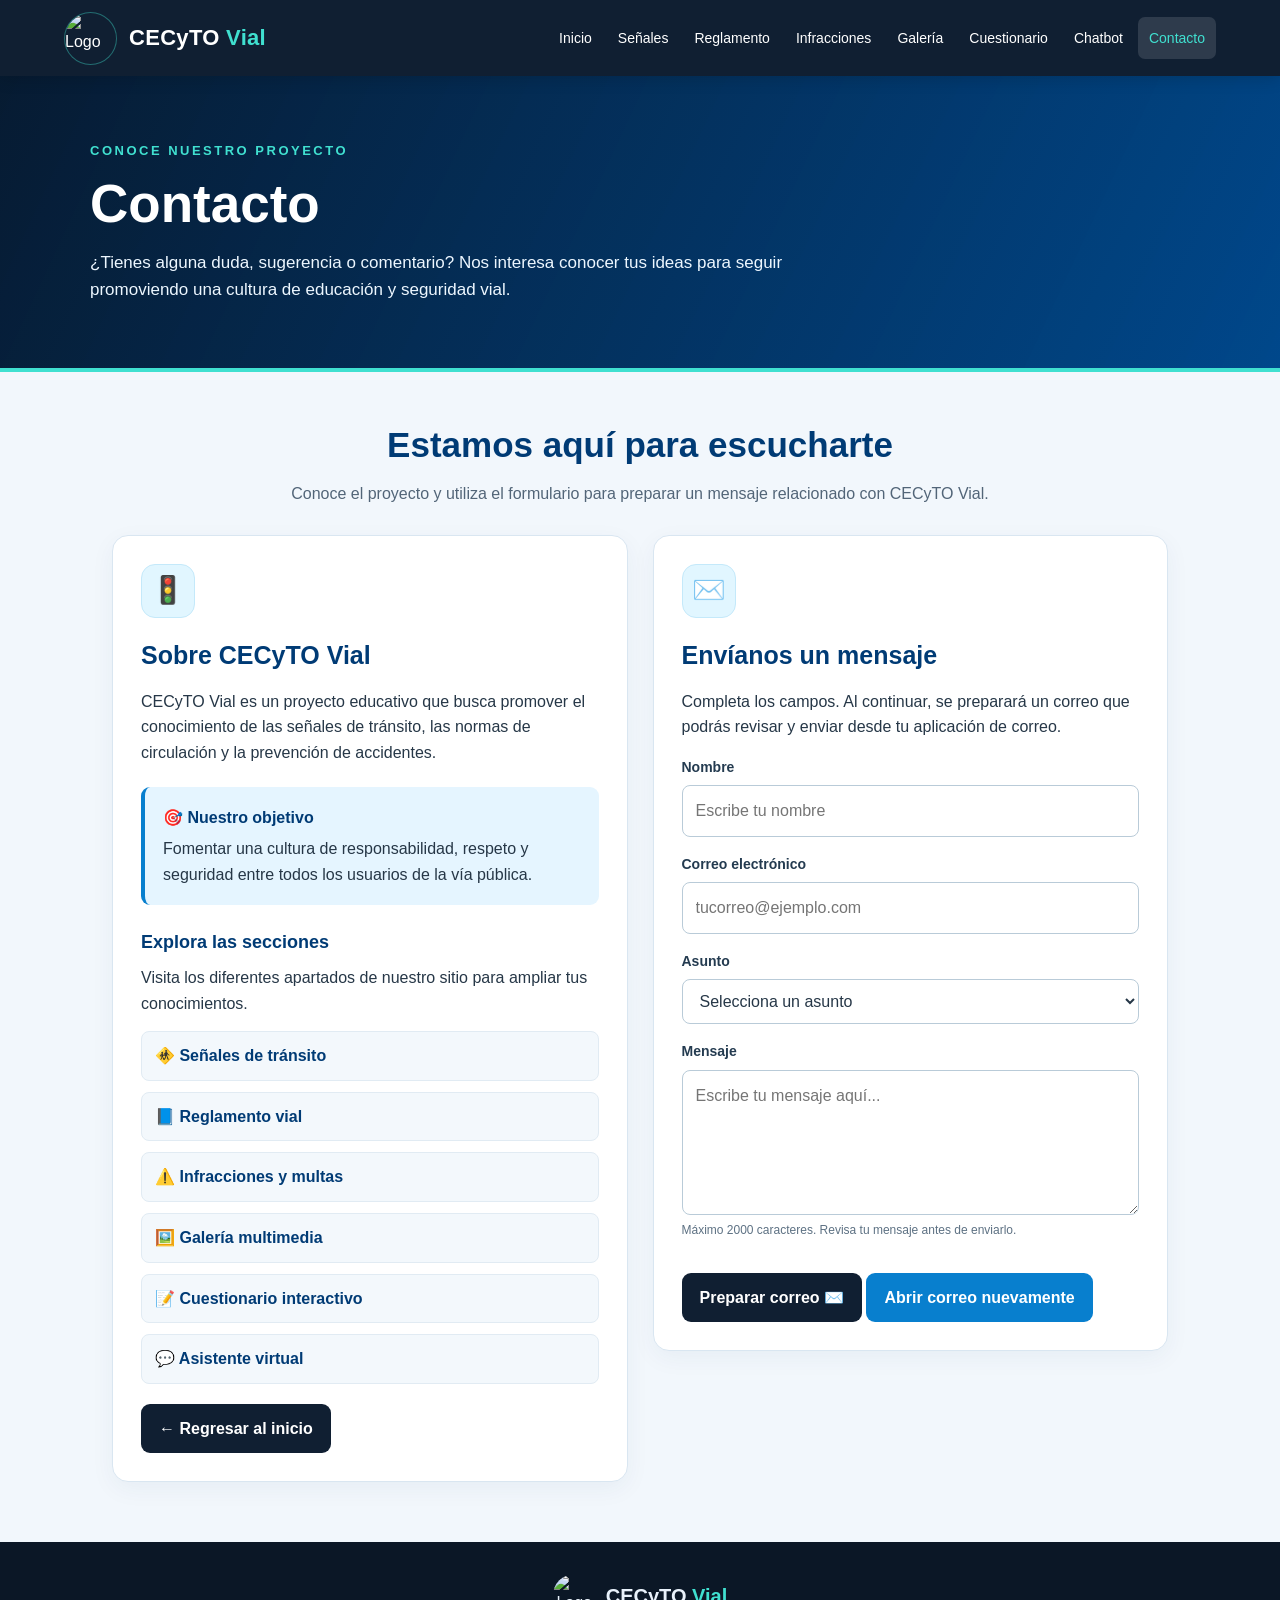
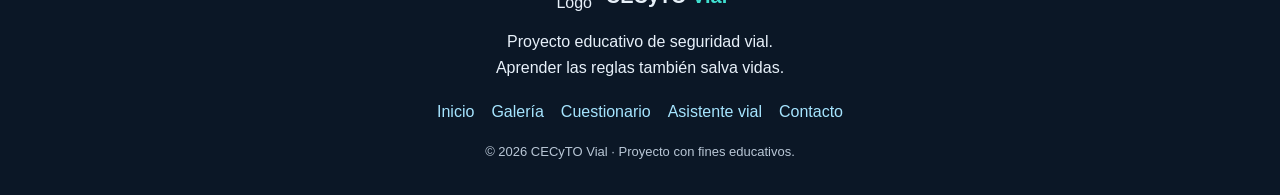
==== contacto.html @ acdfc010 "Add files via upload" ====
<!DOCTYPE html>
<html lang="es">
<head>
  <meta charset="UTF-8">
  <meta name="viewport" content="width=device-width, initial-scale=1.0">
  <meta name="theme-color" content="#101f32">
  <meta name="description" content="Contacta con CECyTO Vial y comparte tus dudas, sugerencias y comentarios sobre educación y seguridad vial.">

  <title>CECyTO Vial | Contacto</title>

  <style>
    :root {
      --azul: #087fce;
      --azul-oscuro: #003b75;
      --marino: #101f32;
      --turquesa: #40e0d0;
      --celeste: #a6e5ff;
      --fondo: #f2f7fc;
      --blanco: #ffffff;
      --texto: #263747;
      --borde: #d9e6f1;
    }

    * {
      box-sizing: border-box;
      margin: 0;
      padding: 0;
    }

    html {
      scroll-behavior: smooth;
      scroll-padding-top: 95px;
    }

    body {
      font-family: Arial, Helvetica, sans-serif;
      background: var(--fondo);
      color: var(--texto);
      line-height: 1.6;
    }

    /* =========================
       BARRA DE NAVEGACIÓN Y LOGO
    ========================= */

    .barra-superior {
      position: sticky;
      top: 0;
      z-index: 1000;
      min-height: 76px;
      padding: 10px 5%;
      background: var(--marino);
      display: flex;
      align-items: center;
      justify-content: space-between;
      gap: 20px;
      box-shadow: 0 3px 15px #00000025;
    }

    .marca {
      display: flex;
      align-items: center;
      gap: 12px;
      flex-shrink: 0;
      color: white;
      text-decoration: none;
    }

    .logo-imagen {
      width: 53px;
      height: 53px;
      object-fit: contain;
      border-radius: 50%;
      background: var(--marino);
      border: 1px solid #40e0d066;
    }

    .marca-texto {
      font-size: 22px;
      font-weight: 800;
      letter-spacing: 0.3px;
    }

    .marca-texto span {
      color: var(--turquesa);
    }

    .menu {
      display: flex;
      flex-wrap: wrap;
      justify-content: flex-end;
      align-items: center;
      gap: 4px;
    }

    .menu a {
      padding: 10px 11px;
      border-radius: 7px;
      color: white;
      text-decoration: none;
      font-size: 14px;
      transition: background 0.2s, color 0.2s;
    }

    .menu a:hover,
    .menu a:focus-visible,
    .menu a[aria-current="page"] {
      background: #ffffff20;
      color: var(--turquesa);
      outline: none;
    }

    .boton-menu {
      display: none;
      padding: 8px 12px;
      background: transparent;
      color: white;
      border: 1px solid #ffffff55;
      border-radius: 8px;
      font-size: 23px;
      cursor: pointer;
    }

    /* =========================
       PORTADA DE CONTACTO
    ========================= */

    .portada {
      position: relative;
      overflow: hidden;
      padding: 65px 25px;
      color: white;
      border-bottom: 4px solid var(--turquesa);

      background:
        linear-gradient(
          115deg,
          rgba(7, 24, 44, 0.92),
          rgba(0, 75, 145, 0.78)
        ),
        url("imagenes/portada.jpg") center/cover no-repeat;

      background-color: var(--azul-oscuro);
    }

    .portada-interior {
      max-width: 1100px;
      margin: auto;
    }

    .etiqueta {
      margin-bottom: 12px;
      color: var(--turquesa);
      font-size: 13px;
      font-weight: bold;
      letter-spacing: 2.5px;
      text-transform: uppercase;
    }

    .portada h1 {
      margin-bottom: 14px;
      color: white;
      font-size: clamp(36px, 6vw, 53px);
      line-height: 1.15;
    }

    .portada p:last-child {
      max-width: 720px;
      color: #edf7ff;
      font-size: 17px;
    }

    /* =========================
       CONTENIDO
    ========================= */

    main {
      width: min(1100px, 100%);
      margin: auto;
      padding: 45px 22px 60px;
    }

    .encabezado-seccion {
      margin-bottom: 28px;
      text-align: center;
    }

    .encabezado-seccion h2 {
      margin-bottom: 8px;
      color: var(--azul-oscuro);
      font-size: clamp(26px, 4vw, 35px);
    }

    .encabezado-seccion p {
      color: #526578;
    }

    .rejilla {
      display: grid;
      grid-template-columns: repeat(2, minmax(0, 1fr));
      align-items: start;
      gap: 25px;
    }

    .tarjeta {
      min-width: 0;
      padding: 28px;
      background: white;
      border: 1px solid var(--borde);
      border-radius: 16px;
      box-shadow: 0 7px 24px #173c5b0d;
    }

    .icono-tarjeta {
      display: flex;
      align-items: center;
      justify-content: center;
      width: 54px;
      height: 54px;
      margin-bottom: 17px;
      background: #e1f6ff;
      border: 1px solid #c4e9fa;
      border-radius: 14px;
      font-size: 27px;
    }

    .tarjeta h2 {
      margin-bottom: 14px;
      color: var(--azul-oscuro);
      font-size: 25px;
    }

    .tarjeta h3 {
      margin: 23px 0 8px;
      color: var(--azul-oscuro);
      font-size: 18px;
    }

    .tarjeta p {
      margin-bottom: 13px;
    }

    .info {
      margin-top: 22px;
      padding: 18px;
      background: #e5f5ff;
      border-left: 4px solid var(--azul);
      border-radius: 9px;
    }

    .info strong {
      display: block;
      margin-bottom: 5px;
      color: var(--azul-oscuro);
    }

    .info p {
      margin-bottom: 0;
    }

    .lista-secciones {
      display: grid;
      gap: 11px;
      margin-top: 15px;
      list-style: none;
    }

    .lista-secciones a {
      display: block;
      padding: 11px 13px;
      background: #f3f8fc;
      border: 1px solid #e1ebf3;
      border-radius: 8px;
      color: var(--azul-oscuro);
      font-weight: bold;
      text-decoration: none;
      transition: background 0.2s, transform 0.2s;
    }

    .lista-secciones a:hover {
      background: #e1f6ff;
      transform: translateX(3px);
    }

    /* =========================
       FORMULARIO
    ========================= */

    form {
      margin-top: 10px;
    }

    label {
      display: block;
      margin-top: 16px;
      color: #243b50;
      font-size: 14px;
      font-weight: bold;
    }

    input,
    textarea,
    select {
      display: block;
      width: 100%;
      min-width: 0;
      margin-top: 7px;
      padding: 12px 13px;
      border: 1px solid #b9cbd8;
      border-radius: 8px;
      background: white;
      color: var(--texto);
      font: inherit;
    }

    input:focus,
    textarea:focus,
    select:focus {
      border-color: var(--azul);
      outline: 3px solid #087fce25;
    }

    textarea {
      min-height: 145px;
      resize: vertical;
    }

    .ayuda {
      margin-top: 6px;
      color: #5d7183;
      font-size: 12px;
    }

    .boton {
      display: inline-flex;
      align-items: center;
      justify-content: center;
      min-height: 46px;
      margin-top: 20px;
      padding: 12px 18px;
      border: 0;
      border-radius: 9px;
      background: var(--marino);
      color: white;
      font: inherit;
      font-weight: bold;
      text-decoration: none;
      cursor: pointer;
      transition: background 0.2s, transform 0.2s;
    }

    .boton:hover {
      background: var(--azul);
      transform: translateY(-2px);
    }

    .boton-secundario {
      margin-top: 12px;
      background: var(--azul);
    }

    #mensaje {
      margin-top: 16px;
      padding: 13px 15px;
      border-radius: 9px;
      overflow-wrap: anywhere;
    }

    #mensaje.exito {
      background: #e4f8ec;
      border: 1px solid #a9dfbd;
      color: #175d32;
    }

    #mensaje.error {
      background: #fff0f0;
      border: 1px solid #f0bcbc;
      color: #8c2525;
    }

    /* =========================
       PIE DE PÁGINA
    ========================= */

    footer {
      padding: 32px 20px;
      background: #0b1726;
      color: #e8f1fa;
      text-align: center;
    }

    .logo-pie {
      display: flex;
      justify-content: center;
      align-items: center;
      gap: 10px;
      margin-bottom: 12px;
    }

    .logo-pie img {
      width: 43px;
      height: 43px;
      object-fit: contain;
      border-radius: 50%;
    }

    .logo-pie strong {
      font-size: 20px;
    }

    .logo-pie strong span {
      color: var(--turquesa);
    }

    .enlaces-pie {
      display: flex;
      flex-wrap: wrap;
      justify-content: center;
      gap: 17px;
      margin: 18px 0;
    }

    .enlaces-pie a {
      color: var(--celeste);
      text-decoration: none;
    }

    .enlaces-pie a:hover {
      text-decoration: underline;
    }

    .derechos {
      margin-top: 16px;
      color: #b9c7d6;
      font-size: 13px;
    }

    /* =========================
       DISEÑO RESPONSIVO
    ========================= */

    @media (max-width: 1050px) {
      .barra-superior {
        padding: 10px 4%;
      }

      .boton-menu {
        display: block;
      }

      .menu {
        display: none;
        position: absolute;
        top: 100%;
        left: 0;
        width: 100%;
        padding: 12px 5% 18px;
        background: var(--marino);
        border-top: 1px solid #ffffff20;
        flex-direction: column;
        align-items: stretch;
        box-shadow: 0 10px 15px #00000020;
      }

      .menu.abierto {
        display: flex;
      }

      .menu a {
        padding: 12px;
        text-align: center;
      }
    }

    @media (max-width: 700px) {
      .rejilla {
        grid-template-columns: 1fr;
      }

      .portada {
        padding: 48px 21px;
      }

      main {
        padding: 32px 15px 45px;
      }

      .tarjeta {
        padding: 22px;
      }
    }

    @media (max-width: 380px) {
      .marca-texto {
        font-size: 17px;
      }

      .logo-imagen {
        width: 42px;
        height: 42px;
      }

      .marca {
        gap: 8px;
      }

      .barra-superior {
        gap: 8px;
      }
    }

    @media (prefers-reduced-motion: reduce) {
      html {
        scroll-behavior: auto;
      }

      *,
      *::before,
      *::after {
        transition-duration: 0.01ms !important;
      }
    }
  </style>
</head>

<body>

  <!-- BARRA DE NAVEGACIÓN CON EL LOGO ORIGINAL -->
  <header class="barra-superior">

    <a class="marca" href="index.html" aria-label="CECyTO Vial, inicio">

      <img
        class="logo-imagen"
        src="imagenes/logo-cecyto-vial.png"
        alt="Logo de CECyTO Vial"
      >

      <span class="marca-texto">
        CECyTO <span>Vial</span>
      </span>

    </a>

    <button
      class="boton-menu"
      id="botonMenu"
      type="button"
      aria-label="Abrir menú de navegación"
      aria-expanded="false"
      aria-controls="menuPrincipal"
    >
      ☰
    </button>

    <nav class="menu" id="menuPrincipal" aria-label="Menú principal">
      <a href="index.html">Inicio</a>
      <a href="senales.html">Señales</a>
      <a href="reglamento.html">Reglamento</a>
      <a href="infracciones.html">Infracciones</a>
      <a href="galeria.html">Galería</a>
      <a href="cuestionario.html">Cuestionario</a>
      <a href="chatbot.html">Chatbot</a>
      <a href="contacto.html" aria-current="page">Contacto</a>
    </nav>

  </header>

  <!-- PORTADA -->
  <section class="portada">
    <div class="portada-interior">

      <p class="etiqueta">Conoce nuestro proyecto</p>

      <h1>Contacto</h1>

      <p>
        ¿Tienes alguna duda, sugerencia o comentario?
        Nos interesa conocer tus ideas para seguir promoviendo
        una cultura de educación y seguridad vial.
      </p>

    </div>
  </section>

  <main>

    <div class="encabezado-seccion">
      <h2>Estamos aquí para escucharte</h2>
      <p>
        Conoce el proyecto y utiliza el formulario para preparar
        un mensaje relacionado con CECyTO Vial.
      </p>
    </div>

    <div class="rejilla">

      <!-- INFORMACIÓN DEL PROYECTO -->
      <section class="tarjeta">

        <div class="icono-tarjeta" aria-hidden="true">🚦</div>

        <h2>Sobre CECyTO Vial</h2>

        <p>
          CECyTO Vial es un proyecto educativo que busca promover
          el conocimiento de las señales de tránsito, las normas
          de circulación y la prevención de accidentes.
        </p>

        <div class="info">
          <strong>🎯 Nuestro objetivo</strong>
          <p>
            Fomentar una cultura de responsabilidad, respeto y
            seguridad entre todos los usuarios de la vía pública.
          </p>
        </div>

        <h3>Explora las secciones</h3>

        <p>
          Visita los diferentes apartados de nuestro sitio para
          ampliar tus conocimientos.
        </p>

        <ul class="lista-secciones">
          <li><a href="senales.html">🚸 Señales de tránsito</a></li>
          <li><a href="reglamento.html">📘 Reglamento vial</a></li>
          <li><a href="infracciones.html">⚠️ Infracciones y multas</a></li>
          <li><a href="galeria.html">🖼️ Galería multimedia</a></li>
          <li><a href="cuestionario.html">📝 Cuestionario interactivo</a></li>
          <li><a href="chatbot.html">💬 Asistente virtual</a></li>
        </ul>

        <a href="index.html" class="boton">← Regresar al inicio</a>

      </section>

      <!-- FORMULARIO DE CONTACTO -->
      <section class="tarjeta">

        <div class="icono-tarjeta" aria-hidden="true">✉️</div>

        <h2>Envíanos un mensaje</h2>

        <p>
          Completa los campos. Al continuar, se preparará un correo
          que podrás revisar y enviar desde tu aplicación de correo.
        </p>

        <form id="formulario" novalidate>

          <label for="nombre">Nombre</label>
          <input
            id="nombre"
            name="nombre"
            type="text"
            maxlength="80"
            autocomplete="name"
            required
            placeholder="Escribe tu nombre"
          >

          <label for="correo">Correo electrónico</label>
          <input
            id="correo"
            name="correo"
            type="email"
            maxlength="120"
            autocomplete="email"
            required
            placeholder="tucorreo@ejemplo.com"
          >

          <label for="asunto">Asunto</label>
          <select id="asunto" name="asunto" required>
            <option value="">Selecciona un asunto</option>
            <option value="Duda sobre el proyecto">Duda sobre el proyecto</option>
            <option value="Sugerencia">Sugerencia</option>
            <option value="Error en la página">Error en la página</option>
            <option value="Otro">Otro</option>
          </select>

          <label for="comentario">Mensaje</label>
          <textarea
            id="comentario"
            name="comentario"
            maxlength="2000"
            required
            placeholder="Escribe tu mensaje aquí..."
          ></textarea>

          <p class="ayuda">
            Máximo 2000 caracteres. Revisa tu mensaje antes de enviarlo.
          </p>

          <button class="boton" type="submit">
            Preparar correo ✉️
          </button>

          <div
            id="mensaje"
            role="status"
            aria-live="polite"
            hidden
          ></div>

          <a
            id="abrirCorreo"
            class="boton boton-secundario"
            href="#"
            hidden
          >
            Abrir correo nuevamente
          </a>

        </form>

      </section>

    </div>

  </main>

  <!-- PIE DE PÁGINA CON LOGO -->
  <footer>

    <div class="logo-pie">
      <img
        src="imagenes/logo-cecyto-vial.png"
        alt="Logo de CECyTO Vial"
        loading="lazy"
      >

      <strong>CECyTO <span>Vial</span></strong>
    </div>

    <p>Proyecto educativo de seguridad vial.</p>
    <p>Aprender las reglas también salva vidas.</p>

    <nav class="enlaces-pie" aria-label="Enlaces del pie de página">
      <a href="index.html">Inicio</a>
      <a href="galeria.html">Galería</a>
      <a href="cuestionario.html">Cuestionario</a>
      <a href="chatbot.html">Asistente vial</a>
      <a href="contacto.html">Contacto</a>
    </nav>

    <p class="derechos">
      © 2026 CECyTO Vial · Proyecto con fines educativos.
    </p>

  </footer>

  <script>
    // MENÚ ADAPTABLE PARA CELULARES
    const botonMenu = document.getElementById("botonMenu");
    const menuPrincipal = document.getElementById("menuPrincipal");

    botonMenu.addEventListener("click", function () {
      const abierto = menuPrincipal.classList.toggle("abierto");

      botonMenu.setAttribute("aria-expanded", String(abierto));
      botonMenu.setAttribute(
        "aria-label",
        abierto ? "Cerrar menú de navegación" : "Abrir menú de navegación"
      );

      botonMenu.textContent = abierto ? "✕" : "☰";
    });

    menuPrincipal.querySelectorAll("a").forEach(function (enlace) {
      enlace.addEventListener("click", function () {
        menuPrincipal.classList.remove("abierto");
        botonMenu.setAttribute("aria-expanded", "false");
        botonMenu.setAttribute("aria-label", "Abrir menú de navegación");
        botonMenu.textContent = "☰";
      });
    });

    // FORMULARIO DE CONTACTO
    // IMPORTANTE: coloca aquí el correo real del proyecto.
    const correoDestino = "tu-correo@ejemplo.com";

    const formulario = document.getElementById("formulario");
    const mensajeEstado = document.getElementById("mensaje");
    const botonAbrirCorreo = document.getElementById("abrirCorreo");

    function mostrarMensaje(texto, tipo) {
      mensajeEstado.hidden = false;
      mensajeEstado.className = tipo;
      mensajeEstado.textContent = texto;
    }

    formulario.addEventListener("submit", function (event) {
      event.preventDefault();

      botonAbrirCorreo.hidden = true;

      const nombre = document.getElementById("nombre").value.trim();
      const correo = document.getElementById("correo").value.trim();
      const asunto = document.getElementById("asunto").value;
      const comentario = document.getElementById("comentario").value.trim();

      if (!nombre || !correo || !asunto || !comentario) {
        mostrarMensaje(
          "Por favor, completa todos los campos antes de continuar.",
          "error"
        );
        return;
      }

      const formatoCorreo = /^[^\s@]+@[^\s@]+\.[^\s@]+$/;

      if (!formatoCorreo.test(correo)) {
        mostrarMensaje(
          "Escribe una dirección de correo electrónico válida.",
          "error"
        );
        return;
      }

      if (correoDestino === "tu-correo@ejemplo.com") {
        mostrarMensaje(
          "El formulario está preparado. Para utilizarlo, cambia la variable correoDestino en el código por la dirección real del proyecto.",
          "error"
        );
        return;
      }

      const cuerpo =
        "Nombre: " + nombre + "\n" +
        "Correo de contacto: " + correo + "\n\n" +
        "Mensaje:\n" + comentario;

      const urlCorreo =
        "mailto:" + correoDestino +
        "?subject=" + encodeURIComponent("[CECyTO Vial] " + asunto) +
        "&body=" + encodeURIComponent(cuerpo);

      botonAbrirCorreo.href = urlCorreo;
      botonAbrirCorreo.hidden = false;

      mostrarMensaje(
        "Tu mensaje está preparado. Se abrirá tu aplicación de correo; revisa el contenido y pulsa Enviar. Si no se abre automáticamente, utiliza el botón de abajo.",
        "exito"
      );

      // Intenta abrir la aplicación de correo del dispositivo.
      window.location.href = urlCorreo;
    });
  </script>

</body>
</html>
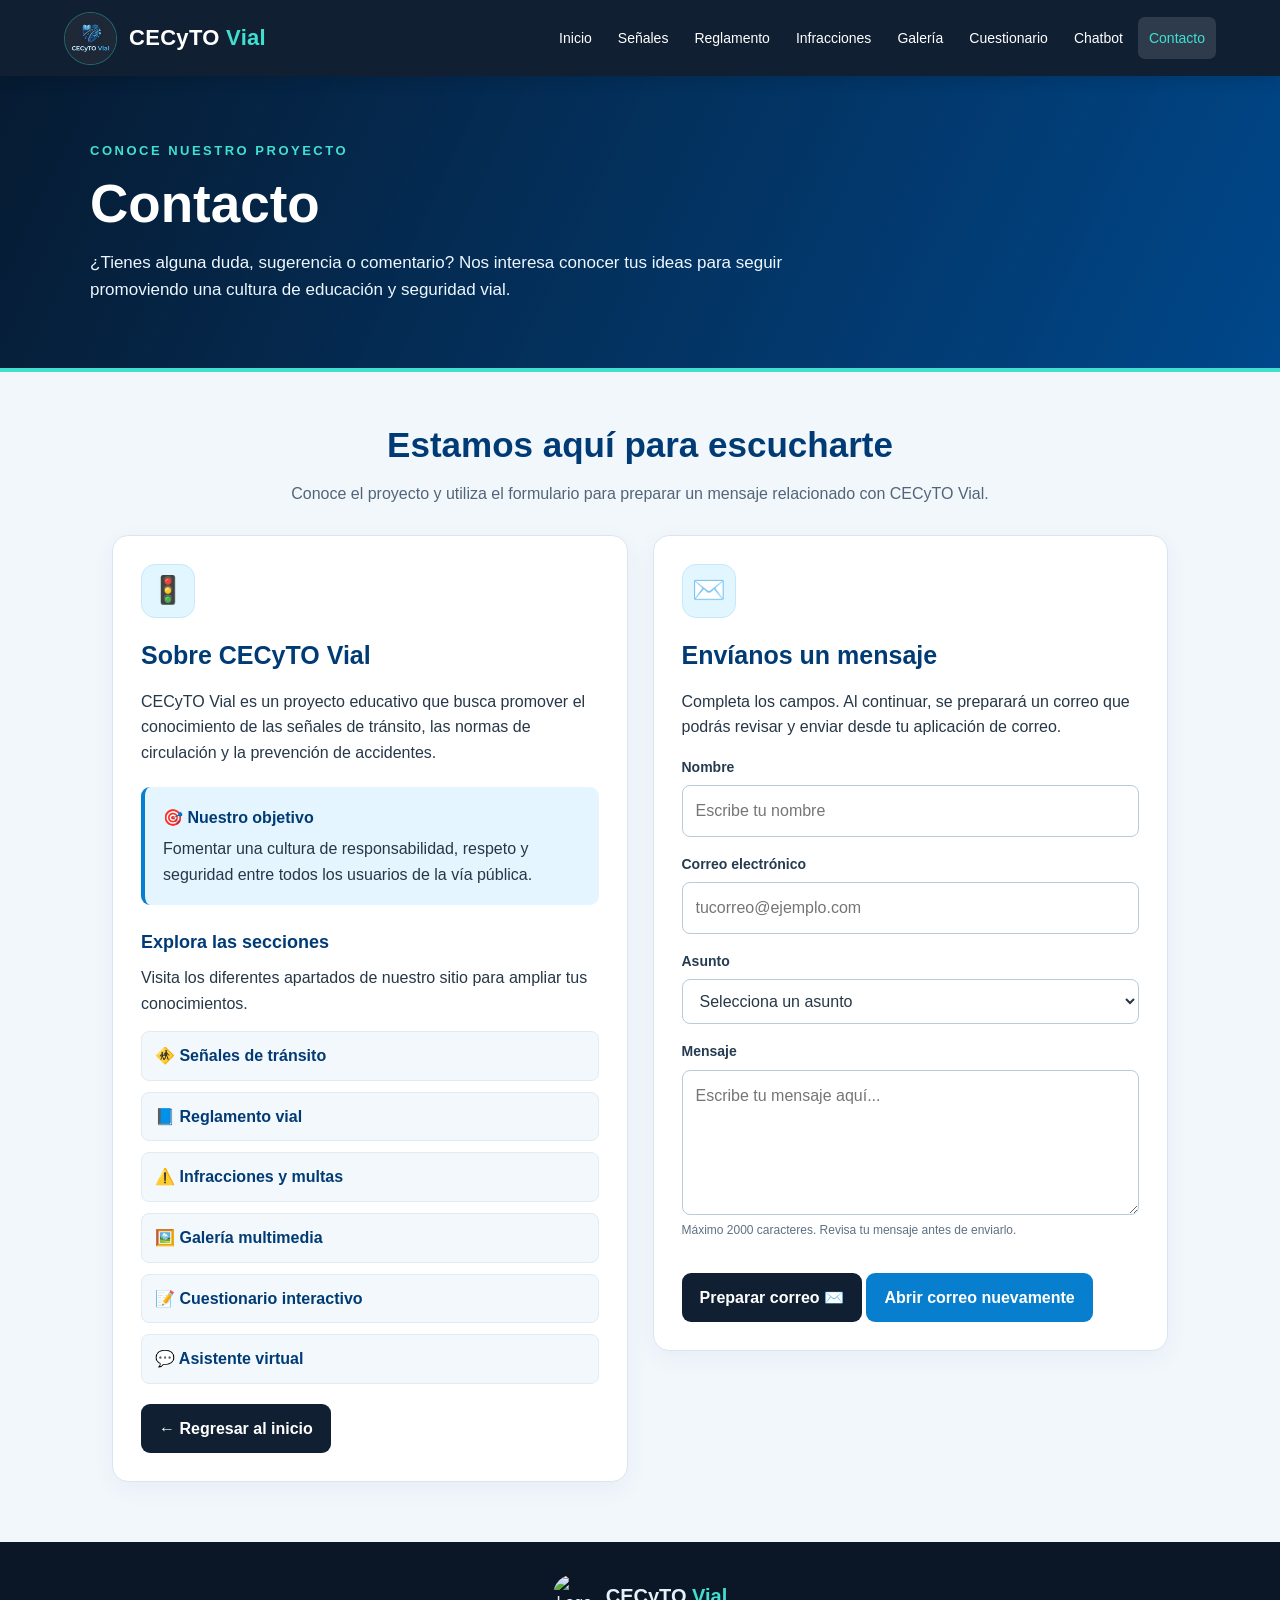
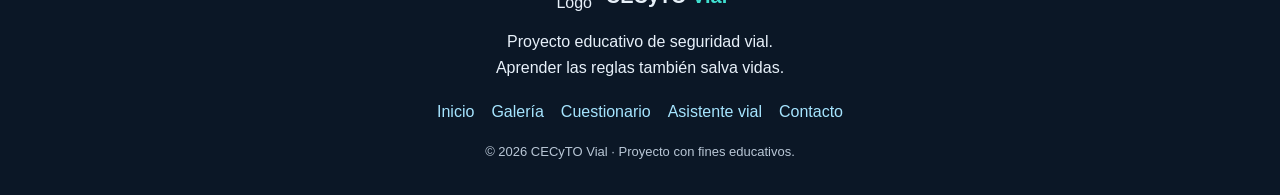
==== commit 7e18202e: "Add files via upload" ====
--- a/contacto.html
+++ b/contacto.html
@@ -532,7 +532,7 @@
 
       <img
         class="logo-imagen"
-        src="imagenes/logo-cecyto-vial.png"
+        src="logo cecyto.jpeg"
         alt="Logo de CECyTO Vial"
       >
 
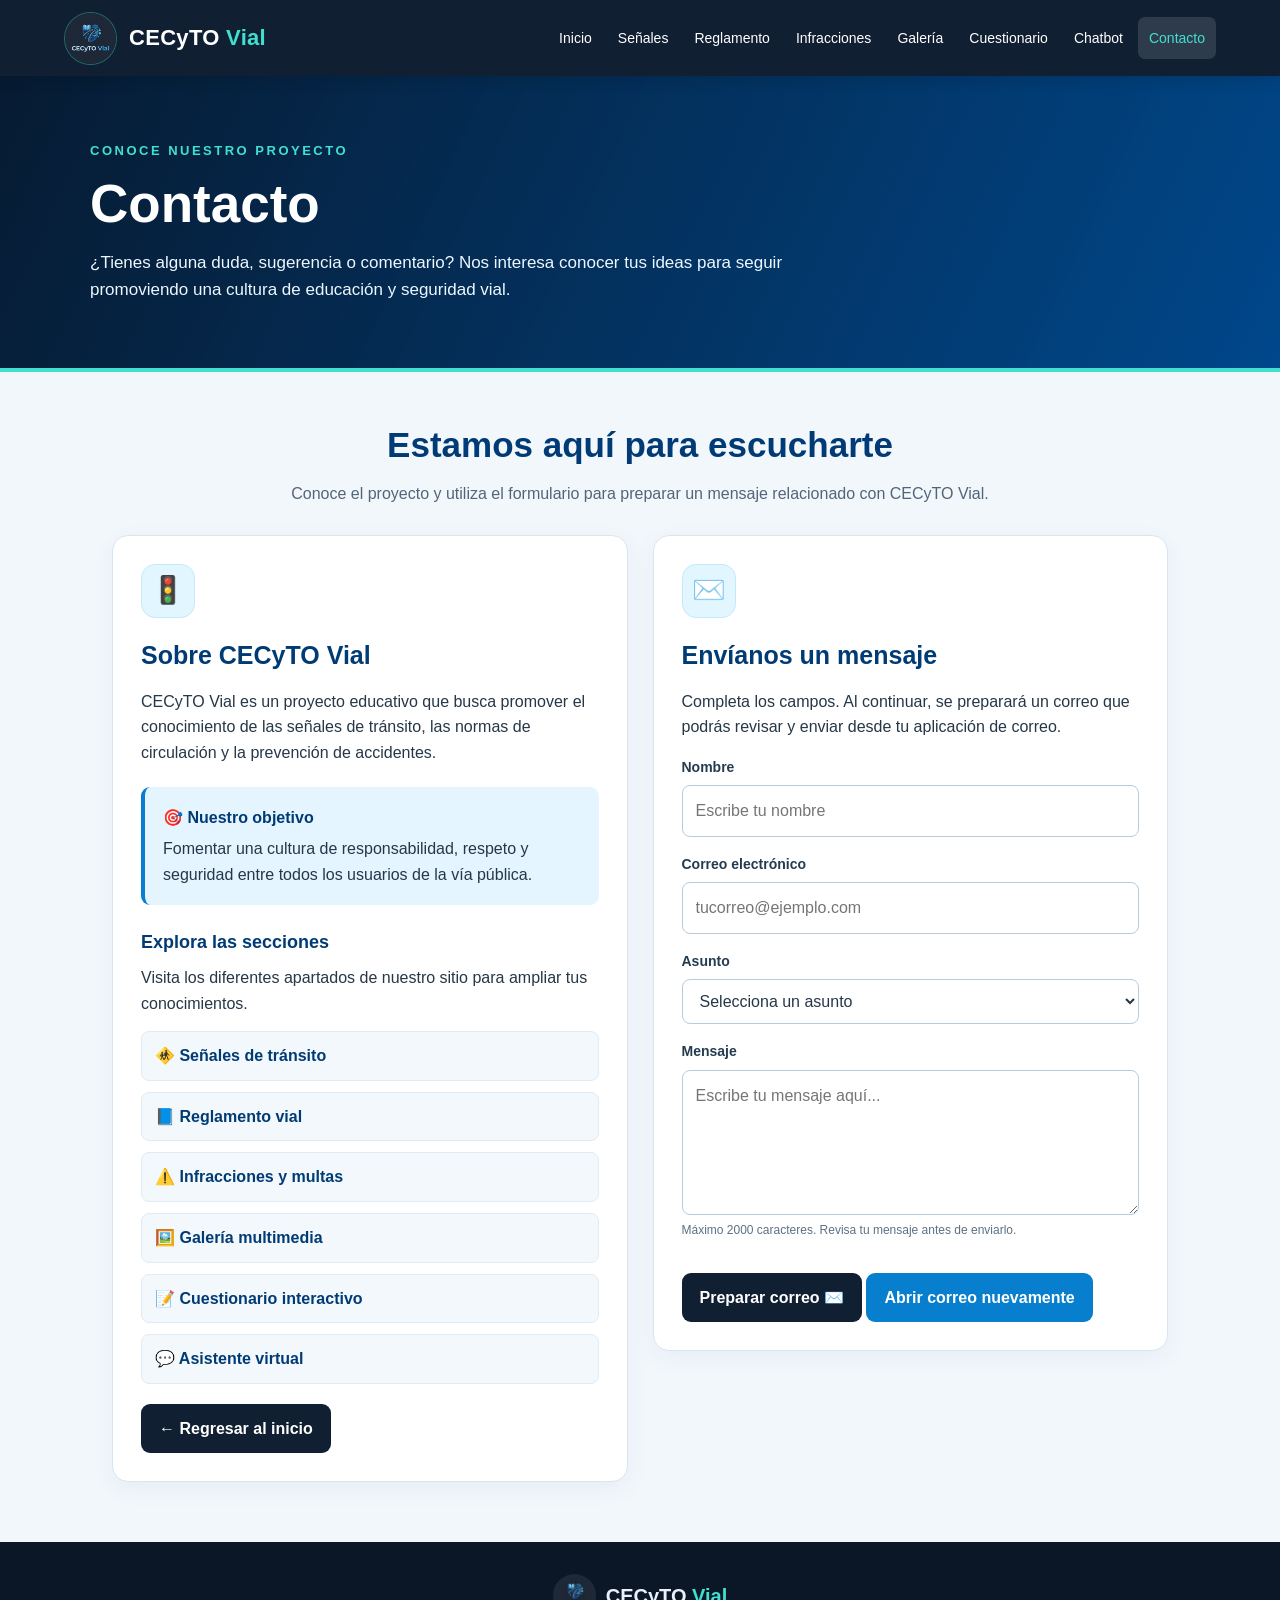
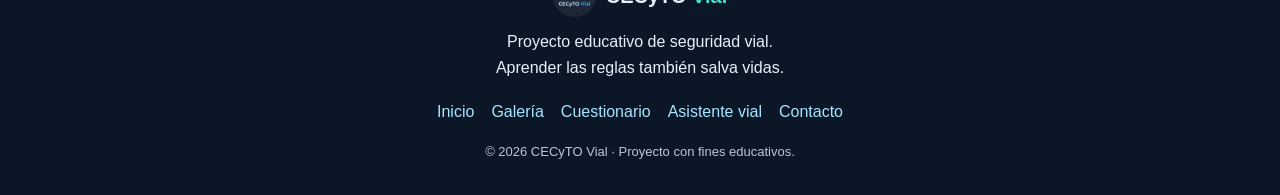
==== commit 87a7ef06: "Add files via upload" ====
--- a/contacto.html
+++ b/contacto.html
@@ -727,7 +727,7 @@
 
     <div class="logo-pie">
       <img
-        src="imagenes/logo-cecyto-vial.png"
+        src="logo cecyto.jpeg"
         alt="Logo de CECyTO Vial"
         loading="lazy"
       >
@@ -820,7 +820,7 @@
         return;
       }
 
-      if (correoDestino === "tu-correo@ejemplo.com") {
+      if (correoDestino === "gagc090219mmcrnra8@soycecytem.mx") {
         mostrarMensaje(
           "El formulario está preparado. Para utilizarlo, cambia la variable correoDestino en el código por la dirección real del proyecto.",
           "error"
